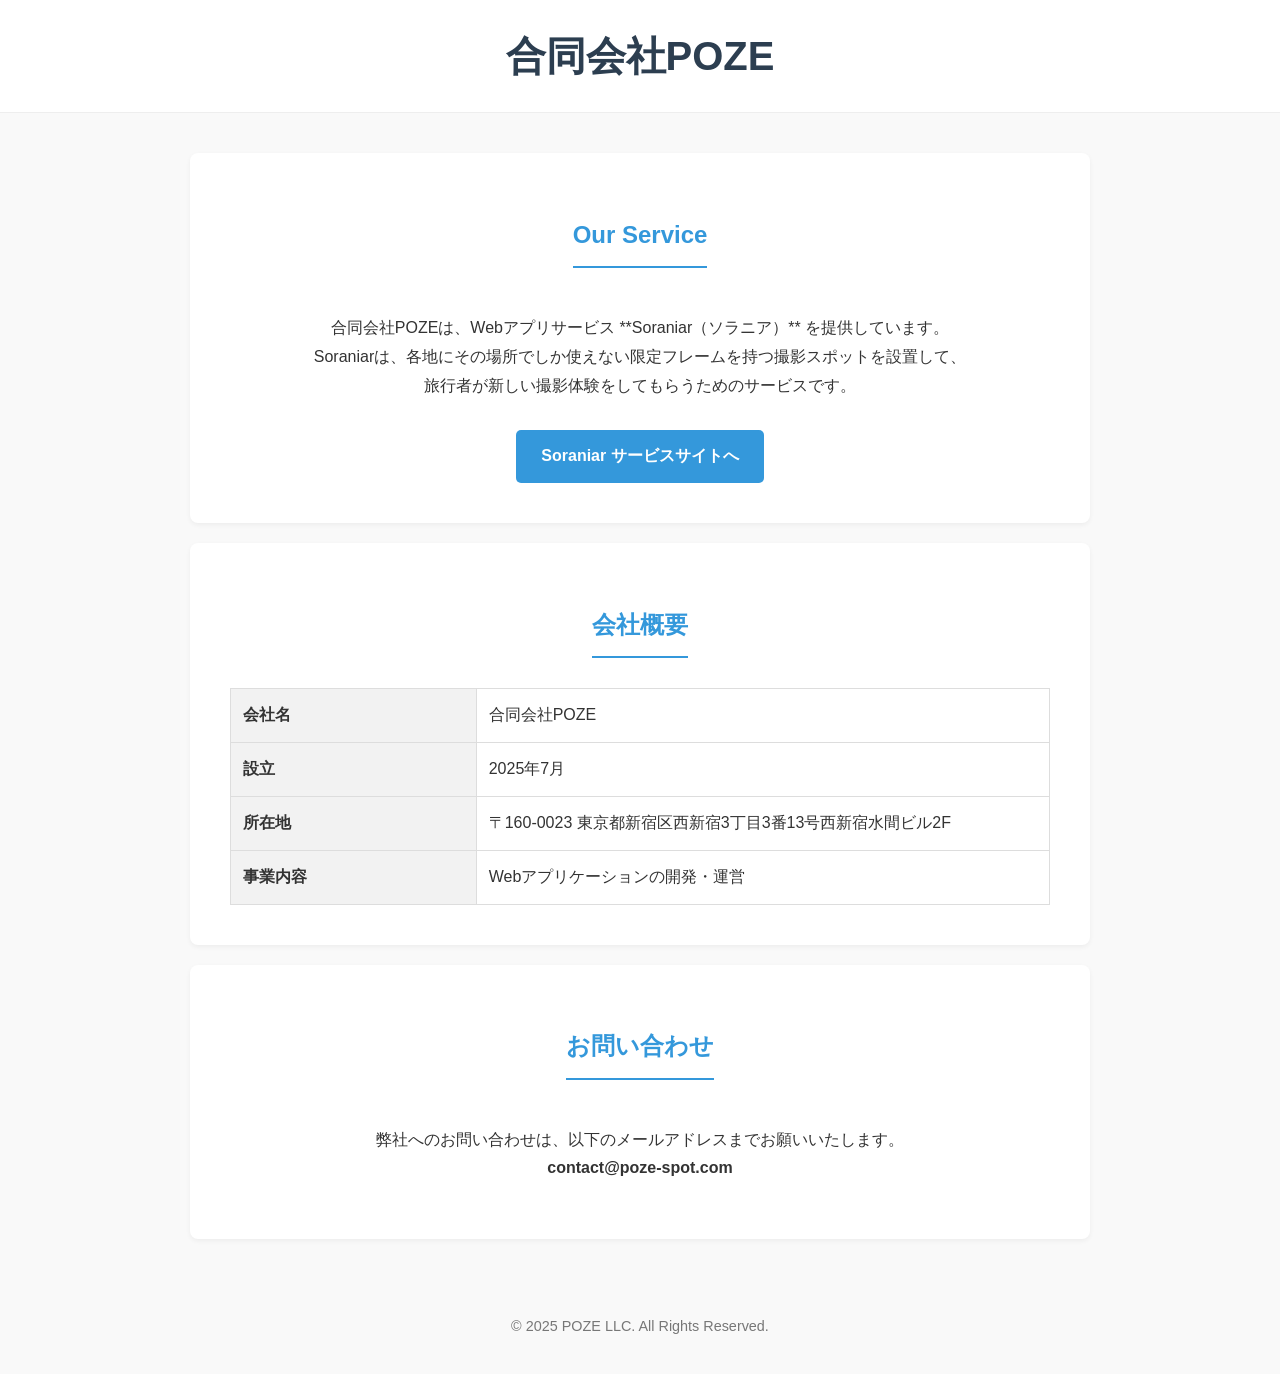
==== index.html @ a6f8e256 "Add files via upload" ====
<!DOCTYPE html>
<html lang="ja">
<head>
    <meta charset="UTF-8">
    <meta name="viewport" content="width=device-width, initial-scale=1.0">
    <title>合同会社POZE - 新しい撮影体験を創造する</title>
    <style>
        /* 基本的なスタイル */
        body {
            font-family: -apple-system, BlinkMacSystemFont, "Segoe UI", Roboto, "Helvetica Neue", Arial, sans-serif;
            line-height: 1.8;
            color: #333;
            margin: 0;
            background-color: #f9f9f9;
        }
        .container {
            max-width: 900px;
            margin: 0 auto;
            padding: 20px;
        }

        /* ヘッダー */
        header {
            background-color: #fff;
            padding: 20px;
            text-align: center;
            border-bottom: 1px solid #eee;
        }
        header h1 {
            margin: 0;
            font-size: 2.5em;
            color: #2c3e50;
        }

        /* 各セクション */
        section {
            background-color: #fff;
            margin: 20px 0;
            padding: 40px;
            border-radius: 8px;
            box-shadow: 0 2px 5px rgba(0,0,0,0.05);
        }
        h2 {
            text-align: center;
            color: #3498db;
            margin-bottom: 30px;
            border-bottom: 2px solid #3498db;
            padding-bottom: 10px;
            display: inline-block;
        }
        .section-title-wrapper {
            text-align: center;
        }

        /* サービス紹介 */
        .service-description {
            text-align: center;
            margin-bottom: 30px;
        }
        .service-link {
            display: inline-block;
            background-color: #3498db;
            color: #fff;
            padding: 12px 25px;
            text-decoration: none;
            border-radius: 5px;
            font-weight: bold;
            transition: background-color 0.3s;
        }
        .service-link:hover {
            background-color: #2980b9;
        }

        /* 会社概要テーブル */
        table {
            width: 100%;
            border-collapse: collapse;
        }
        th, td {
            border: 1px solid #ddd;
            padding: 12px;
            text-align: left;
        }
        th {
            background-color: #f2f2f2;
            width: 30%;
        }

        /* フッター */
        footer {
            text-align: center;
            padding: 20px;
            color: #777;
            font-size: 0.9em;
        }

        /* スマートフォン対応 */
        @media (max-width: 600px) {
            header h1 {
                font-size: 1.8em;
            }
            section {
                padding: 20px;
            }
            th, td {
                display: block;
                width: 100%;
                box-sizing: border-box;
            }
            th {
                text-align: center;
                background-color: #3498db;
                color: white;
            }
        }
    </style>
</head>
<body>

    <header>
        <h1>合同会社POZE</h1>
    </header>

    <div class="container">
        <section id="service">
            <div class="section-title-wrapper">
                <h2>Our Service</h2>
            </div>
            <p class="service-description">
                合同会社POZEは、Webアプリサービス **Soraniar（ソラニア）** を提供しています。<br>
                Soraniarは、各地にその場所でしか使えない限定フレームを持つ撮影スポットを設置して、<br>
                旅行者が新しい撮影体験をしてもらうためのサービスです。
            </p>
            <div style="text-align: center;">
                <a href="https://poze-spot.com" target="_blank" class="service-link">Soraniar サービスサイトへ</a>
            </div>
        </section>

        <section id="company">
            <div class="section-title-wrapper">
                <h2>会社概要</h2>
            </div>
            <table>
                <tr>
                    <th>会社名</th>
                    <td>合同会社POZE</td>
                </tr>
                <tr>
                    <th>設立</th>
                    <td>2025年7月</td>
                </tr>
                <tr>
                    <th>所在地</th>
                    <td>〒160-0023 東京都新宿区西新宿3丁目3番13号西新宿水間ビル2F</td>
                </tr>
                <tr>
                    <th>事業内容</th>
                    <td>Webアプリケーションの開発・運営</td>
                </tr>
            </table>
        </section>

        <section id="contact">
            <div class="section-title-wrapper">
                <h2>お問い合わせ</h2>
            </div>
            <p style="text-align: center;">
                弊社へのお問い合わせは、以下のメールアドレスまでお願いいたします。
                <br>
                <strong>contact@poze-spot.com</strong>
            </p>
        </section>
    </div>

    <footer>
        <p>&copy; 2025 POZE LLC. All Rights Reserved.</p>
    </footer>

</body>
</html>
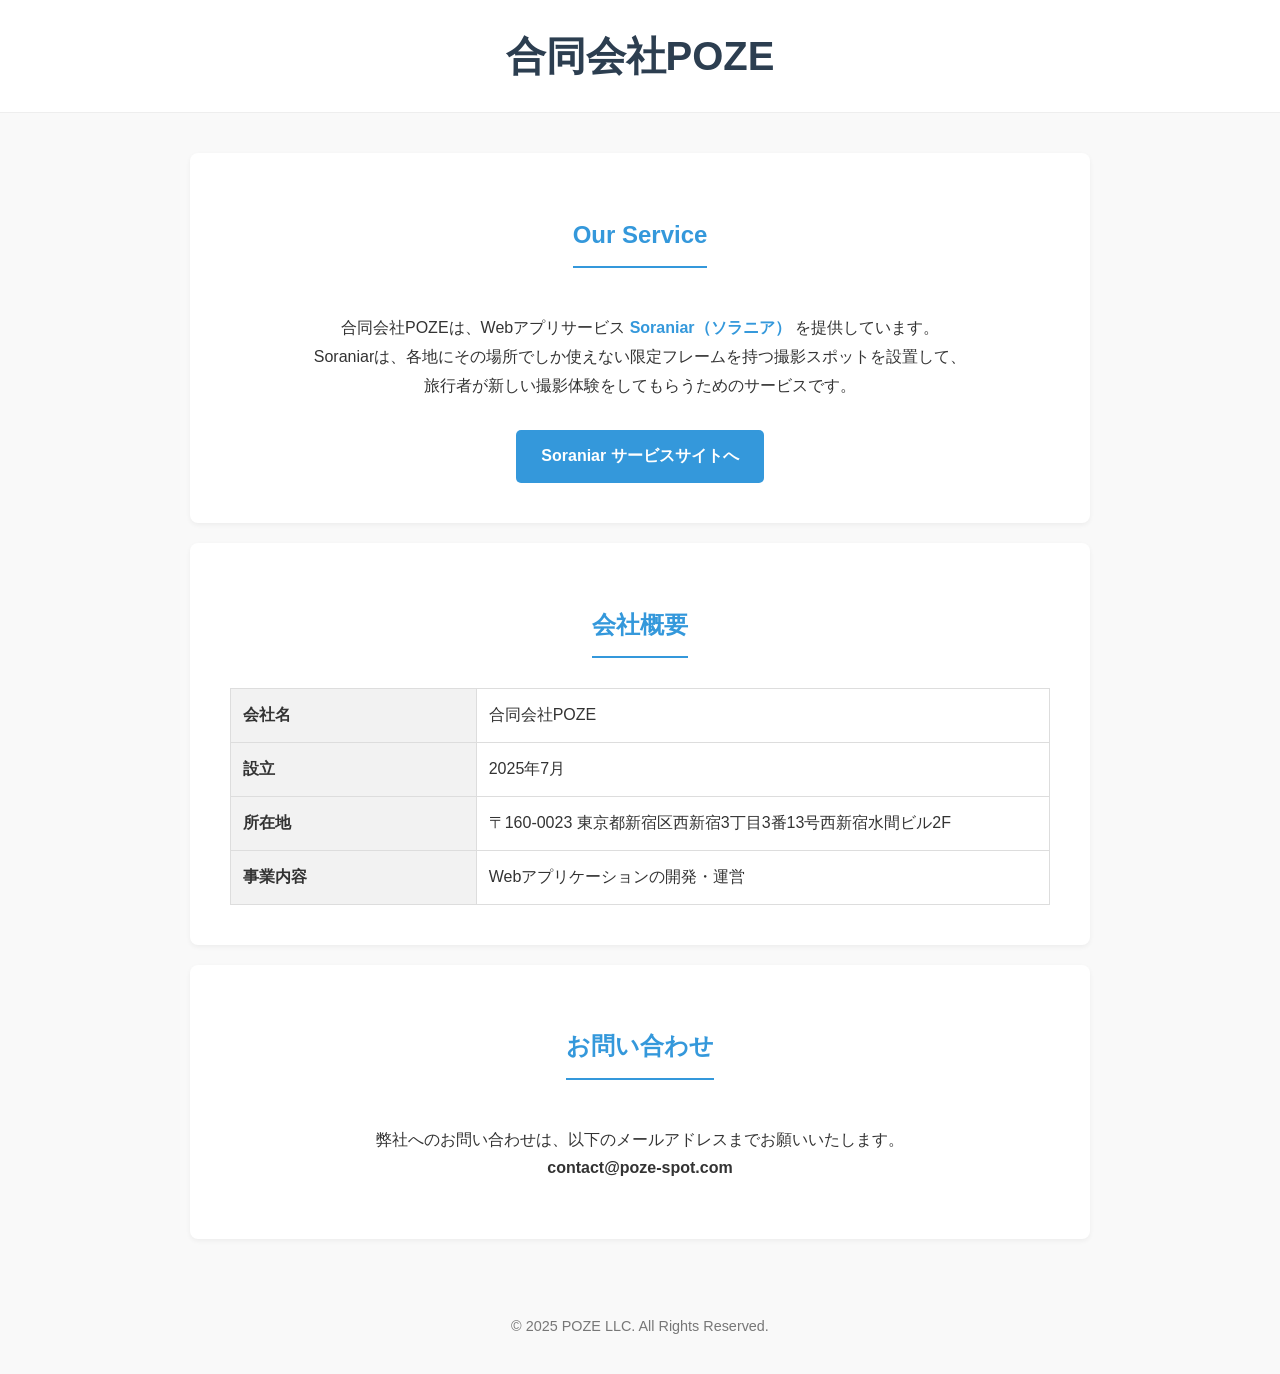
==== commit 3a0e5249: "Add files via upload" ====
--- a/index.html
+++ b/index.html
@@ -127,7 +127,7 @@
                 <h2>Our Service</h2>
             </div>
             <p class="service-description">
-                合同会社POZEは、Webアプリサービス **Soraniar（ソラニア）** を提供しています。<br>
+                合同会社POZEは、Webアプリサービス <strong style="color: #3498db;">Soraniar（ソラニア）</strong>  を提供しています。<br>
                 Soraniarは、各地にその場所でしか使えない限定フレームを持つ撮影スポットを設置して、<br>
                 旅行者が新しい撮影体験をしてもらうためのサービスです。
             </p>
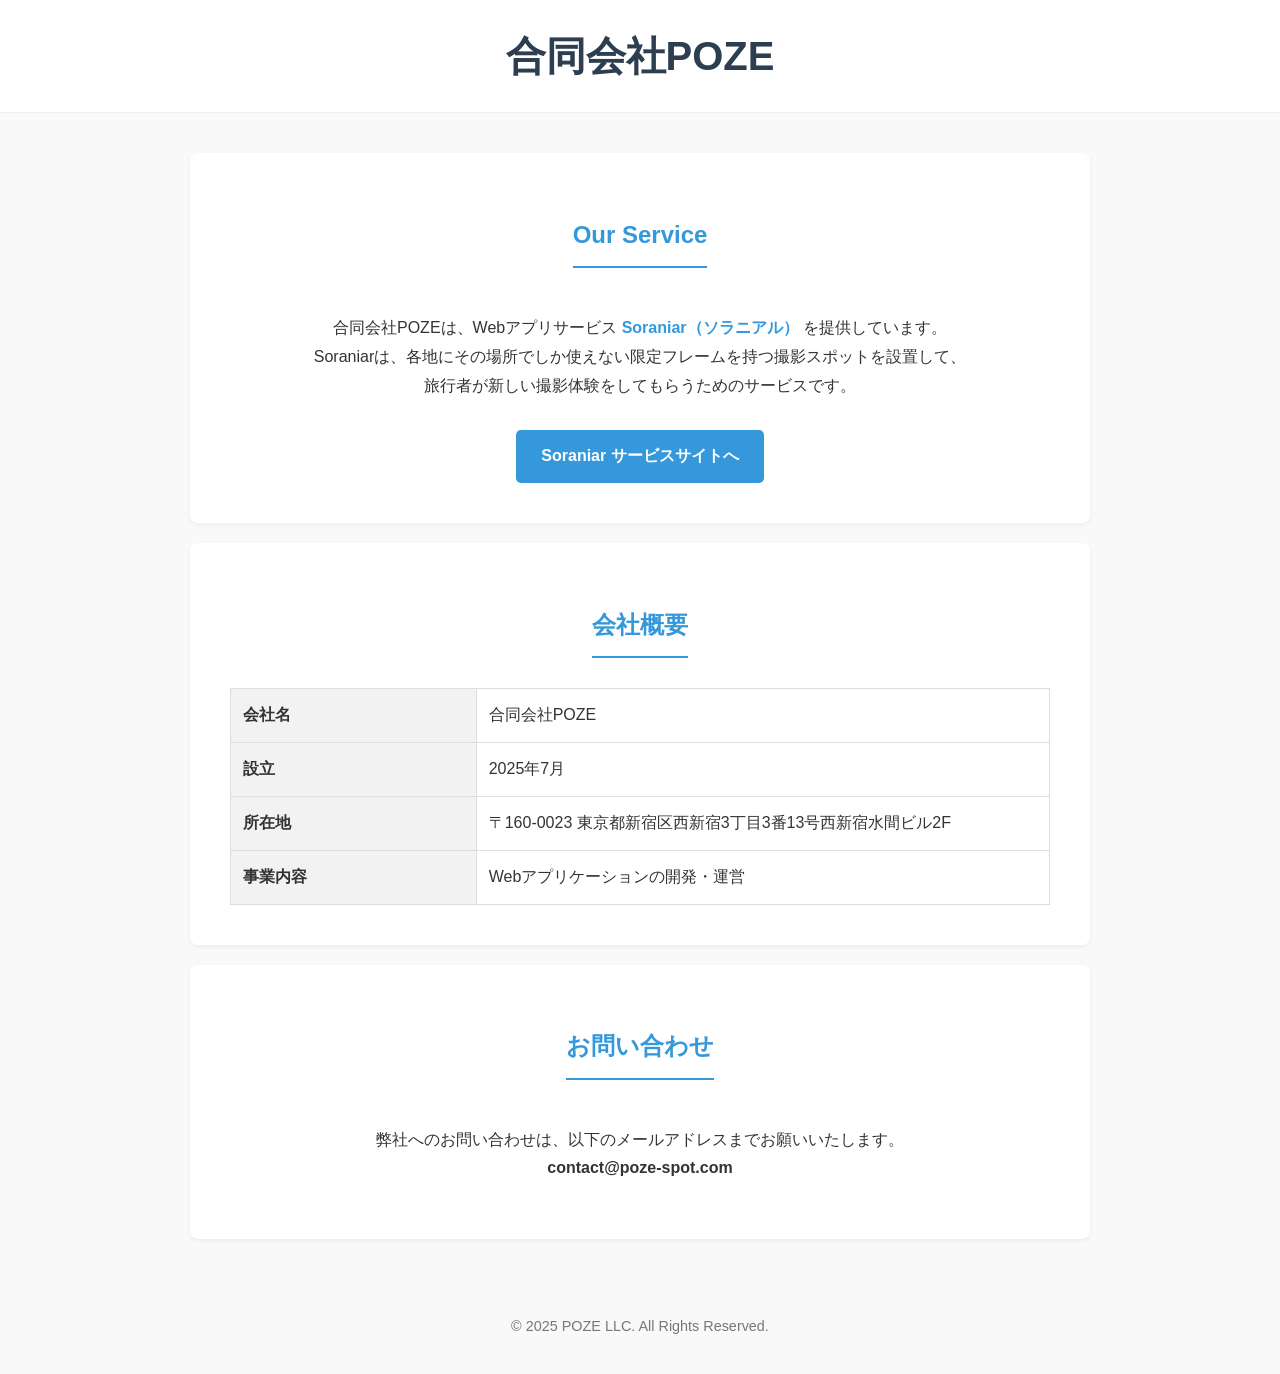
==== commit 8d76ffdb: "Add files via upload" ====
--- a/index.html
+++ b/index.html
@@ -127,7 +127,7 @@
                 <h2>Our Service</h2>
             </div>
             <p class="service-description">
-                合同会社POZEは、Webアプリサービス <strong style="color: #3498db;">Soraniar（ソラニア）</strong>  を提供しています。<br>
+                合同会社POZEは、Webアプリサービス <strong style="color: #3498db;">Soraniar（ソラニアル）</strong>  を提供しています。<br>
                 Soraniarは、各地にその場所でしか使えない限定フレームを持つ撮影スポットを設置して、<br>
                 旅行者が新しい撮影体験をしてもらうためのサービスです。
             </p>
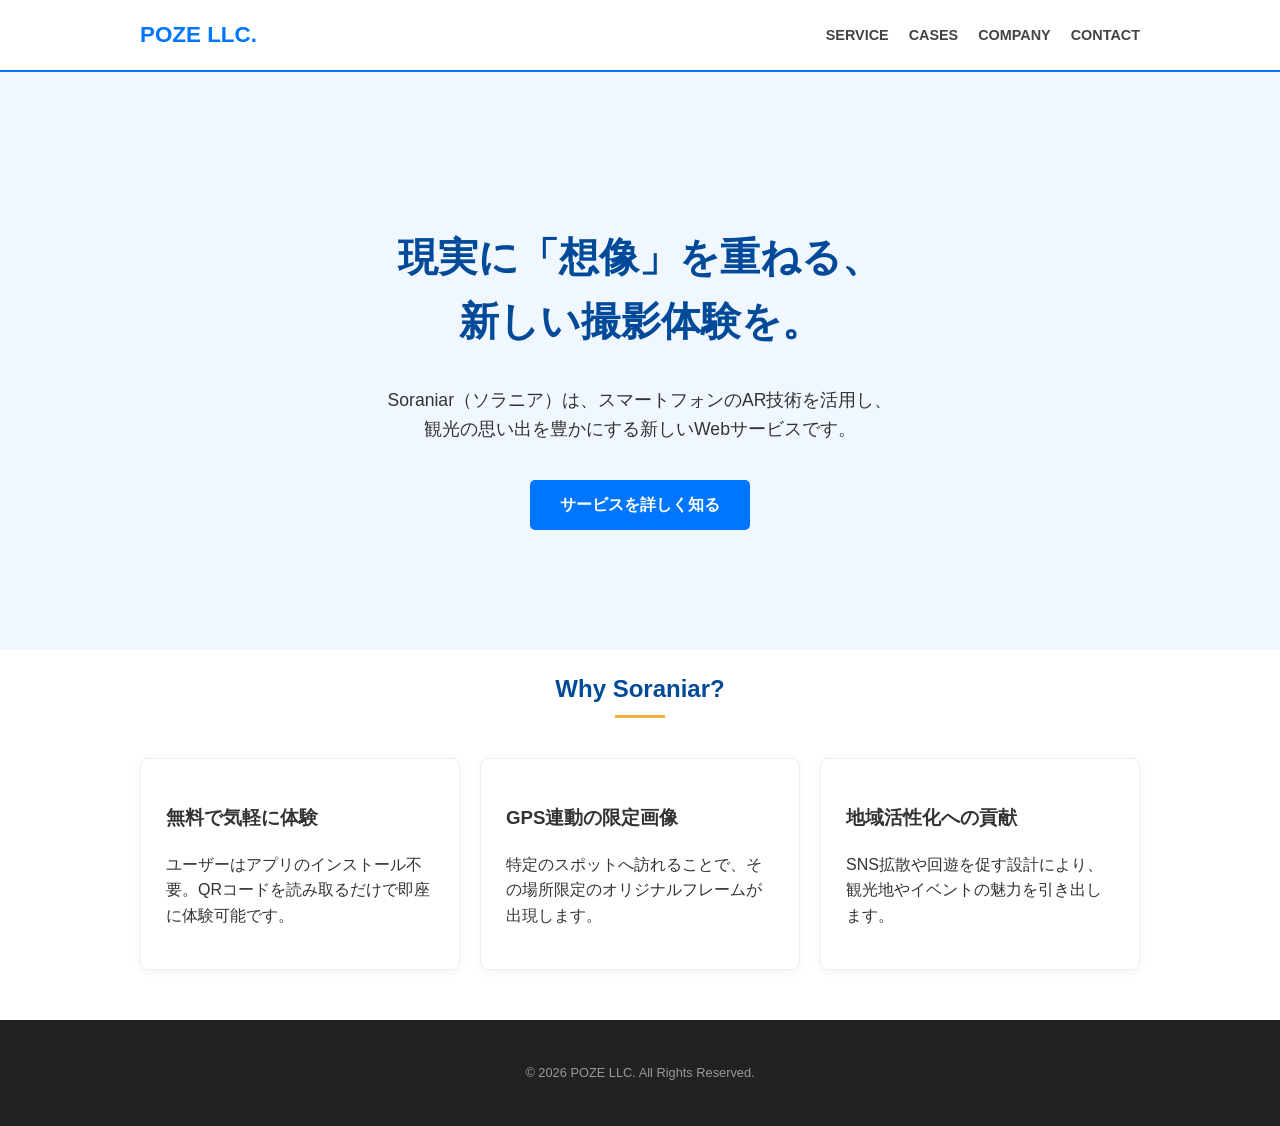
==== commit 368cea9f: "Add files via upload" ====
--- a/index.html
+++ b/index.html
@@ -3,178 +3,56 @@
 <head>
     <meta charset="UTF-8">
     <meta name="viewport" content="width=device-width, initial-scale=1.0">
-    <title>合同会社POZE - 新しい撮影体験を創造する</title>
-    <style>
-        /* 基本的なスタイル */
-        body {
-            font-family: -apple-system, BlinkMacSystemFont, "Segoe UI", Roboto, "Helvetica Neue", Arial, sans-serif;
-            line-height: 1.8;
-            color: #333;
-            margin: 0;
-            background-color: #f9f9f9;
-        }
-        .container {
-            max-width: 900px;
-            margin: 0 auto;
-            padding: 20px;
-        }
-
-        /* ヘッダー */
-        header {
-            background-color: #fff;
-            padding: 20px;
-            text-align: center;
-            border-bottom: 1px solid #eee;
-        }
-        header h1 {
-            margin: 0;
-            font-size: 2.5em;
-            color: #2c3e50;
-        }
-
-        /* 各セクション */
-        section {
-            background-color: #fff;
-            margin: 20px 0;
-            padding: 40px;
-            border-radius: 8px;
-            box-shadow: 0 2px 5px rgba(0,0,0,0.05);
-        }
-        h2 {
-            text-align: center;
-            color: #3498db;
-            margin-bottom: 30px;
-            border-bottom: 2px solid #3498db;
-            padding-bottom: 10px;
-            display: inline-block;
-        }
-        .section-title-wrapper {
-            text-align: center;
-        }
-
-        /* サービス紹介 */
-        .service-description {
-            text-align: center;
-            margin-bottom: 30px;
-        }
-        .service-link {
-            display: inline-block;
-            background-color: #3498db;
-            color: #fff;
-            padding: 12px 25px;
-            text-decoration: none;
-            border-radius: 5px;
-            font-weight: bold;
-            transition: background-color 0.3s;
-        }
-        .service-link:hover {
-            background-color: #2980b9;
-        }
-
-        /* 会社概要テーブル */
-        table {
-            width: 100%;
-            border-collapse: collapse;
-        }
-        th, td {
-            border: 1px solid #ddd;
-            padding: 12px;
-            text-align: left;
-        }
-        th {
-            background-color: #f2f2f2;
-            width: 30%;
-        }
-
-        /* フッター */
-        footer {
-            text-align: center;
-            padding: 20px;
-            color: #777;
-            font-size: 0.9em;
-        }
-
-        /* スマートフォン対応 */
-        @media (max-width: 600px) {
-            header h1 {
-                font-size: 1.8em;
-            }
-            section {
-                padding: 20px;
-            }
-            th, td {
-                display: block;
-                width: 100%;
-                box-sizing: border-box;
-            }
-            th {
-                text-align: center;
-                background-color: #3498db;
-                color: white;
-            }
-        }
-    </style>
+    <title>合同会社POZE | 新しい撮影体験 Soraniar</title>
+    <link rel="stylesheet" href="style.css">
 </head>
 <body>
-
     <header>
-        <h1>合同会社POZE</h1>
+        <div class="container header-inner">
+            <a href="index.html" class="logo">POZE LLC.</a>
+            <nav>
+                <ul>
+                    <li><a href="about.html">SERVICE</a></li>
+                    <li><a href="cases.html">CASES</a></li>
+                    <li><a href="company.html">COMPANY</a></li>
+                    <li><a href="contact.html">CONTACT</a></li>
+                </ul>
+            </nav>
+        </div>
     </header>
 
-    <div class="container">
-        <section id="service">
-            <div class="section-title-wrapper">
-                <h2>Our Service</h2>
-            </div>
-            <p class="service-description">
-                合同会社POZEは、Webアプリサービス <strong style="color: #3498db;">Soraniar（ソラニアル）</strong>  を提供しています。<br>
-                Soraniarは、各地にその場所でしか使えない限定フレームを持つ撮影スポットを設置して、<br>
-                旅行者が新しい撮影体験をしてもらうためのサービスです。
-            </p>
-            <div style="text-align: center;">
-                <a href="https://poze-spot.com" target="_blank" class="service-link">Soraniar サービスサイトへ</a>
+    <main>
+        <section style="text-align: center; padding: 120px 0; background: #f0f7ff;">
+            <div class="container">
+                <h1 style="font-size: 2.5rem; color: #004a99;">現実に「想像」を重ねる、<br>新しい撮影体験を。</h1>
+                <p style="font-size: 1.1rem;">Soraniar（ソラニア）は、スマートフォンのAR技術を活用し、<br>観光の思い出を豊かにする新しいWebサービスです。</p>
+                <a href="about.html" class="btn">サービスを詳しく知る</a>
             </div>
         </section>
 
-        <section id="company">
-            <div class="section-title-wrapper">
-                <h2>会社概要</h2>
+        <section class="container">
+            <div class="section-title">
+                <h2>Why Soraniar?</h2>
             </div>
-            <table>
-                <tr>
-                    <th>会社名</th>
-                    <td>合同会社POZE</td>
-                </tr>
-                <tr>
-                    <th>設立</th>
-                    <td>2025年7月</td>
-                </tr>
-                <tr>
-                    <th>所在地</th>
-                    <td>〒160-0023 東京都新宿区西新宿3丁目3番13号西新宿水間ビル2F</td>
-                </tr>
-                <tr>
-                    <th>事業内容</th>
-                    <td>Webアプリケーションの開発・運営</td>
-                </tr>
-            </table>
+            <div class="grid">
+                <div class="card">
+                    <h3>無料で気軽に体験</h3>
+                    <p>ユーザーはアプリのインストール不要。QRコードを読み取るだけで即座に体験可能です。</p>
+                </div>
+                <div class="card">
+                    <h3>GPS連動の限定画像</h3>
+                    <p>特定のスポットへ訪れることで、その場所限定のオリジナルフレームが出現します。</p>
+                </div>
+                <div class="card">
+                    <h3>地域活性化への貢献</h3>
+                    <p>SNS拡散や回遊を促す設計により、観光地やイベントの魅力を引き出します。</p>
+                </div>
+            </div>
         </section>
-
-        <section id="contact">
-            <div class="section-title-wrapper">
-                <h2>お問い合わせ</h2>
-            </div>
-            <p style="text-align: center;">
-                弊社へのお問い合わせは、以下のメールアドレスまでお願いいたします。
-                <br>
-                <strong>contact@poze-spot.com</strong>
-            </p>
-        </section>
-    </div>
+    </main>
 
     <footer>
-        <p>&copy; 2025 POZE LLC. All Rights Reserved.</p>
+        <p>&copy; 2026 POZE LLC. All Rights Reserved.</p>
     </footer>
-
 </body>
 </html>
--- a/style.css
+++ b/style.css
@@ -0,0 +1,32 @@
+:root {
+    --primary-blue: #0076FF;
+    --dark-blue: #004a99;
+    --accent-orange: #fbb03b;
+    --bg-gray: #f8fafc;
+    --text-color: #333;
+}
+
+body { font-family: "Helvetica Neue", Arial, "Hiragino Sans", sans-serif; margin: 0; color: var(--text-color); line-height: 1.6; }
+.container { max-width: 1000px; margin: 0 auto; padding: 0 20px; }
+
+header { background: #fff; border-bottom: 2px solid var(--primary-blue); position: sticky; top: 0; z-index: 100; }
+.header-inner { display: flex; justify-content: space-between; align-items: center; height: 70px; }
+.logo { font-size: 1.4rem; font-weight: bold; color: var(--primary-blue); text-decoration: none; }
+nav ul { display: flex; list-style: none; gap: 20px; margin: 0; }
+nav a { text-decoration: none; color: #444; font-size: 0.9rem; font-weight: bold; }
+nav a:hover { color: var(--primary-blue); }
+
+.sub-hero { background: var(--dark-blue); color: white; padding: 60px 0; text-align: center; }
+section { padding: 80px 0; }
+h2 { text-align: center; color: var(--dark-blue); margin-bottom: 40px; position: relative; padding-bottom: 10px; }
+h2::after { content: ""; position: absolute; bottom: 0; left: 50%; transform: translateX(-50%); width: 50px; height: 3px; background: var(--accent-orange); }
+
+.grid { display: grid; grid-template-columns: repeat(auto-fit, minmax(280px, 1fr)); gap: 20px; }
+.card { background: #fff; padding: 25px; border-radius: 8px; border: 1px solid #eee; box-shadow: 0 2px 10px rgba(0,0,0,0.05); }
+.btn { display: inline-block; background: var(--primary-blue); color: white; padding: 12px 30px; text-decoration: none; border-radius: 5px; font-weight: bold; margin-top: 20px; }
+
+.info-table { width: 100%; border-collapse: collapse; margin-top: 20px; }
+.info-table th, .info-table td { padding: 15px; border-bottom: 1px solid #eee; text-align: left; }
+.info-table th { width: 30%; color: #666; }
+
+footer { background: #222; color: #999; text-align: center; padding: 30px 0; font-size: 0.8rem; margin-top: 50px; }
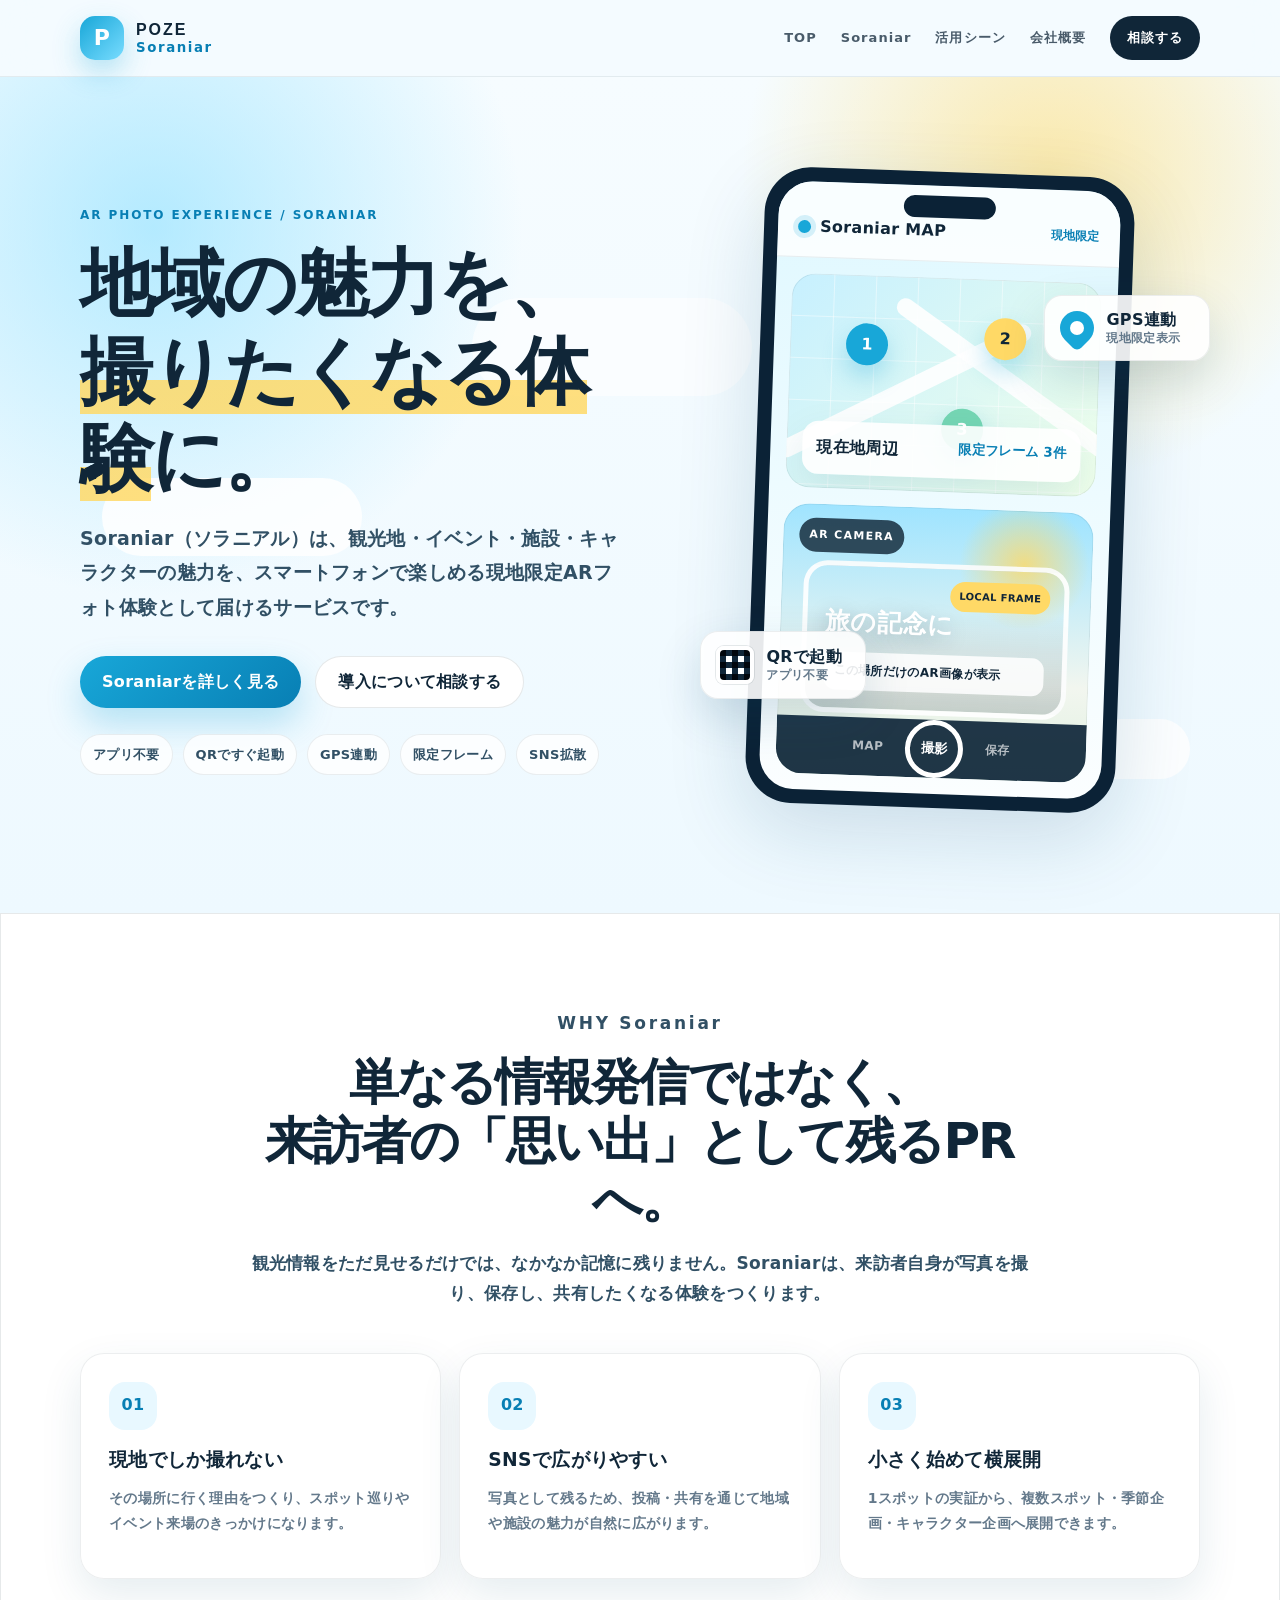
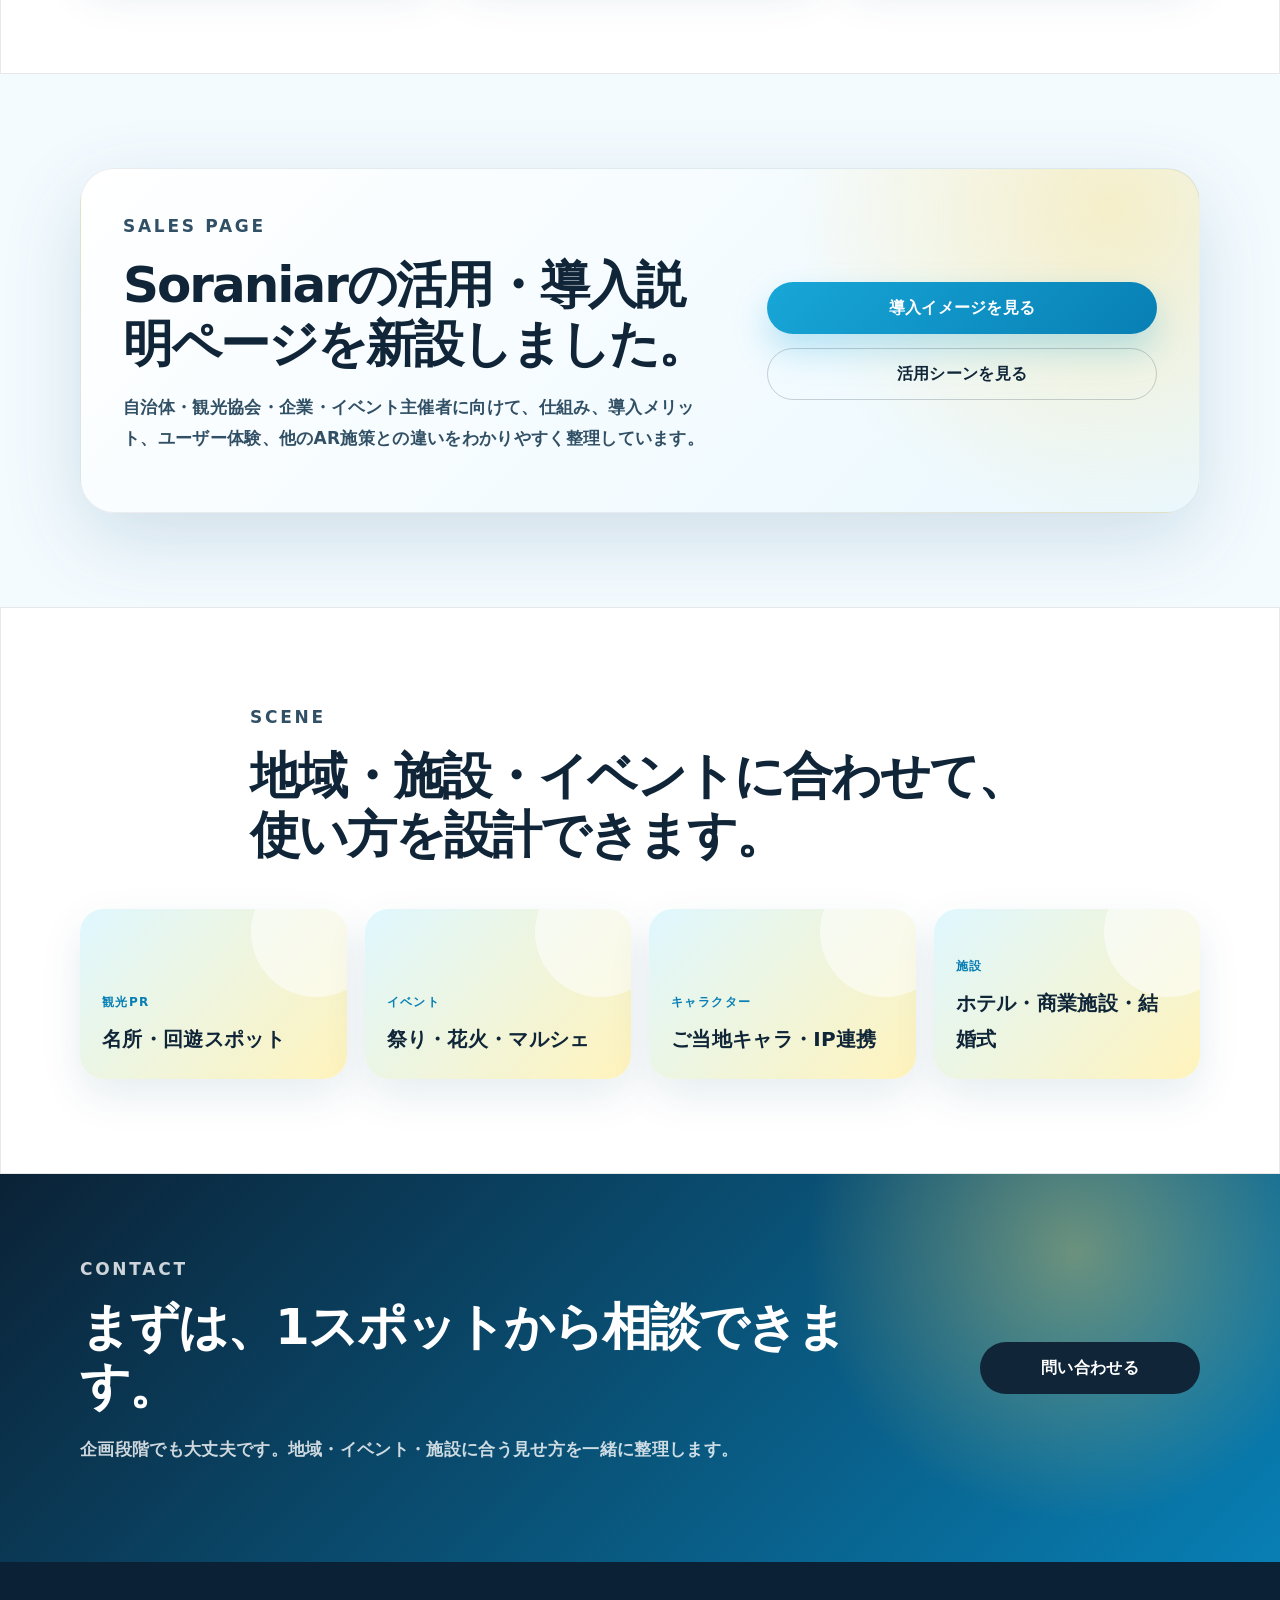
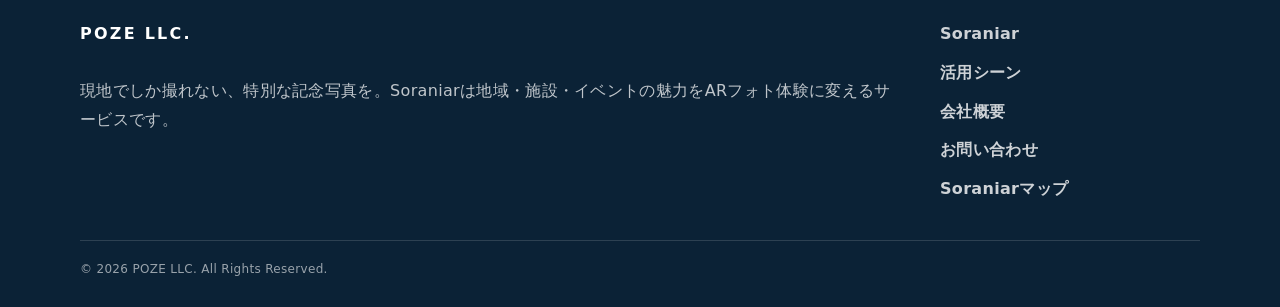
==== commit 4c5c9c97: "Add files via upload" ====
--- a/index.html
+++ b/index.html
@@ -1,58 +1,129 @@
-<!DOCTYPE html>
-<html lang="ja">
-<head>
-    <meta charset="UTF-8">
-    <meta name="viewport" content="width=device-width, initial-scale=1.0">
-    <title>合同会社POZE | 新しい撮影体験 Soraniar</title>
-    <link rel="stylesheet" href="style.css">
-</head>
-<body>
-    <header>
-        <div class="container header-inner">
-            <a href="index.html" class="logo">POZE LLC.</a>
-            <nav>
-                <ul>
-                    <li><a href="about.html">SERVICE</a></li>
-                    <li><a href="cases.html">CASES</a></li>
-                    <li><a href="company.html">COMPANY</a></li>
-                    <li><a href="contact.html">CONTACT</a></li>
-                </ul>
-            </nav>
-        </div>
-    </header>
-
-    <main>
-        <section style="text-align: center; padding: 120px 0; background: #f0f7ff;">
-            <div class="container">
-                <h1 style="font-size: 2.5rem; color: #004a99;">現実に「想像」を重ねる、<br>新しい撮影体験を。</h1>
-                <p style="font-size: 1.1rem;">Soraniar（ソラニア）は、スマートフォンのAR技術を活用し、<br>観光の思い出を豊かにする新しいWebサービスです。</p>
-                <a href="about.html" class="btn">サービスを詳しく知る</a>
-            </div>
-        </section>
-
-        <section class="container">
-            <div class="section-title">
-                <h2>Why Soraniar?</h2>
-            </div>
-            <div class="grid">
-                <div class="card">
-                    <h3>無料で気軽に体験</h3>
-                    <p>ユーザーはアプリのインストール不要。QRコードを読み取るだけで即座に体験可能です。</p>
-                </div>
-                <div class="card">
-                    <h3>GPS連動の限定画像</h3>
-                    <p>特定のスポットへ訪れることで、その場所限定のオリジナルフレームが出現します。</p>
-                </div>
-                <div class="card">
-                    <h3>地域活性化への貢献</h3>
-                    <p>SNS拡散や回遊を促す設計により、観光地やイベントの魅力を引き出します。</p>
-                </div>
-            </div>
-        </section>
-    </main>
-
-    <footer>
-        <p>&copy; 2026 POZE LLC. All Rights Reserved.</p>
-    </footer>
-</body>
+<!doctype html>
+<html lang="ja">
+
+<head>
+    <meta charset="utf-8">
+    <meta name="viewport" content="width=device-width,initial-scale=1">
+    <title>合同会社POZE | Soraniar（ソラニアル）</title>
+    <meta name="description" content="Soraniar（ソラニアル）は、観光地・イベント・施設で楽しめる、アプリ不要の現地限定ARフォト体験サービスです。">
+    <meta property="og:title" content="合同会社POZE | Soraniar（ソラニアル）">
+    <meta property="og:description" content="Soraniar（ソラニアル）は、観光地・イベント・施設で楽しめる、アプリ不要の現地限定ARフォト体験サービスです。">
+    <meta property="og:type" content="website">
+    <meta name="theme-color" content="#18a7d8">
+    <link rel="stylesheet" href="./styles.css">
+</head>
+
+<body><a class="skip" href="#main">本文へ移動</a>
+    <header class="site-header" data-header>
+        <div class="container header-inner"><a class="brand" href="./index.html"><span
+                    class="brand-mark">P</span><span><b>POZE</b><small>Soraniar</small></span></a><button
+                class="nav-toggle" aria-expanded="false" aria-controls="nav">MENU</button>
+            <nav id="nav" class="nav"><a href="./index.html">TOP</a><a href="./service.html">Soraniar</a><a
+                    href="./cases.html">活用シーン</a><a href="./company.html">会社概要</a><a class="nav-cta"
+                    href="./contact.html">相談する</a></nav>
+        </div>
+    </header>
+    <main id="main">
+        <section class="hero">
+            <div class="cloud c1"></div>
+            <div class="cloud c2"></div>
+            <div class="container hero-grid">
+                <div class="hero-copy">
+                    <p class="kicker">AR PHOTO EXPERIENCE / SORANIAR</p>
+                    <h1>地域の魅力を、<br><span>撮りたくなる体験</span>に。</h1>
+                    <p class="lead">Soraniar（ソラニアル）は、観光地・イベント・施設・キャラクターの魅力を、スマートフォンで楽しめる現地限定ARフォト体験として届けるサービスです。</p>
+                    <div class="actions"><a class="btn primary" href="./service.html">Soraniarを詳しく見る</a><a
+                            class="btn white" href="./contact.html">導入について相談する</a></div>
+                    <div class="tags">
+                        <span>アプリ不要</span><span>QRですぐ起動</span><span>GPS連動</span><span>限定フレーム</span><span>SNS拡散</span>
+                    </div>
+                </div>
+                <div class="hero-device" aria-label="Soraniarの画面イメージ">
+                    <div class="phone">
+                        <div class="speaker"></div>
+                        <div class="screen">
+                            <div class="appbar"><i></i><b>Soraniar MAP</b><em>現地限定</em></div>
+                            <div class="map"><span class="road r1"></span><span class="road r2"></span><span
+                                    class="pin p1">1</span><span class="pin p2">2</span><span class="pin p3">3</span>
+                                <div class="map-card"><b>現在地周辺</b><small>限定フレーム 3件</small></div>
+                            </div>
+                            <div class="camera"><span class="cam-label">AR CAMERA</span>
+                                <div class="frame"><small>LOCAL FRAME</small><strong>旅の記念に</strong>
+                                    <p>この場所だけのAR画像が表示</p>
+                                </div>
+                                <div class="control"><span>MAP</span><button>撮影</button><span>保存</span></div>
+                            </div>
+                        </div>
+                    </div>
+                    <div class="float f1"><span class="qr"></span><b>QRで起動<small>アプリ不要</small></b></div>
+                    <div class="float f2"><span class="gps"></span><b>GPS連動<small>現地限定表示</small></b></div>
+                </div>
+            </div>
+        </section>
+        <section class="section white">
+            <div class="container head center">
+                <p class="kicker">WHY Soraniar</p>
+                <h2>単なる情報発信ではなく、<br>来訪者の「思い出」として残るPRへ。</h2>
+                <p>観光情報をただ見せるだけでは、なかなか記憶に残りません。Soraniarは、来訪者自身が写真を撮り、保存し、共有したくなる体験をつくります。</p>
+            </div>
+            <div class="container cards three">
+                <article><i>01</i>
+                    <h3>現地でしか撮れない</h3>
+                    <p>その場所に行く理由をつくり、スポット巡りやイベント来場のきっかけになります。</p>
+                </article>
+                <article><i>02</i>
+                    <h3>SNSで広がりやすい</h3>
+                    <p>写真として残るため、投稿・共有を通じて地域や施設の魅力が自然に広がります。</p>
+                </article>
+                <article><i>03</i>
+                    <h3>小さく始めて横展開</h3>
+                    <p>1スポットの実証から、複数スポット・季節企画・キャラクター企画へ展開できます。</p>
+                </article>
+            </div>
+        </section>
+        <section class="section">
+            <div class="container split">
+                <div>
+                    <p class="kicker">SALES PAGE</p>
+                    <h2>Soraniarの活用・導入説明ページを新設しました。</h2>
+                    <p>自治体・観光協会・企業・イベント主催者に向けて、仕組み、導入メリット、ユーザー体験、他のAR施策との違いをわかりやすく整理しています。</p>
+                </div>
+                <div class="split-actions"><a class="btn primary" href="./service.html">導入イメージを見る</a><a
+                        class="btn outline" href="./cases.html">活用シーンを見る</a></div>
+            </div>
+        </section>
+        <section class="section white">
+            <div class="container head">
+                <p class="kicker">SCENE</p>
+                <h2>地域・施設・イベントに合わせて、使い方を設計できます。</h2>
+            </div>
+            <div class="container scene-mini"><a href="./cases.html#tourism"><span>観光PR</span><b>名所・回遊スポット</b></a><a
+                    href="./cases.html#event"><span>イベント</span><b>祭り・花火・マルシェ</b></a><a
+                    href="./cases.html#character"><span>キャラクター</span><b>ご当地キャラ・IP連携</b></a><a
+                    href="./cases.html#facility"><span>施設</span><b>ホテル・商業施設・結婚式</b></a></div>
+        </section>
+        <section class="cta">
+            <div class="container cta-inner">
+                <div>
+                    <p class="kicker">CONTACT</p>
+                    <h2>まずは、1スポットから相談できます。</h2>
+                    <p>企画段階でも大丈夫です。地域・イベント・施設に合う見せ方を一緒に整理します。</p>
+                </div><a class="btn dark" href="./contact.html">問い合わせる</a>
+            </div>
+        </section>
+    </main>
+    <footer class="footer">
+        <div class="container footer-grid">
+            <div><a class="footer-brand" href="./index.html">POZE LLC.</a>
+                <p>現地でしか撮れない、特別な記念写真を。Soraniarは地域・施設・イベントの魅力をARフォト体験に変えるサービスです。</p>
+            </div>
+            <div class="footer-links"><a href="./service.html">Soraniar</a><a href="./cases.html">活用シーン</a><a
+                    href="./company.html">会社概要</a><a href="./contact.html">お問い合わせ</a><a
+                    href="https://poze-spot.com/map.html" target="_blank" rel="noopener">Soraniarマップ</a></div>
+        </div>
+        <div class="container copyright">© 2026 POZE LLC. All Rights Reserved.</div>
+    </footer>
+    <script src="./script.js"></script>
+</body>
+
 </html>
--- a/styles.css
+++ b/styles.css
@@ -0,0 +1,1179 @@
+:root {
+    --ink: #102638;
+    --muted: #64798b;
+    --sky: #18a7d8;
+    --sky2: #087fb4;
+    --soft: #e8f8ff;
+    --yellow: #ffd966;
+    --green: #75d6b4;
+    --bg: #f4fbff;
+    --line: rgba(16, 38, 56, .12);
+    --shadow: 0 26px 80px rgba(14, 75, 112, .16);
+    --shadow2: 0 16px 42px rgba(14, 75, 112, .1);
+    --r: 24px;
+    --container: 1120px;
+    --font: "Noto Sans JP", "Yu Gothic", Meiryo, system-ui, sans-serif
+}
+
+* {
+    box-sizing: border-box
+}
+
+html {
+    scroll-behavior: smooth
+}
+
+body {
+    margin: 0;
+    background: var(--bg);
+    color: var(--ink);
+    font-family: var(--font);
+    line-height: 1.8;
+    letter-spacing: .02em
+}
+
+a {
+    text-decoration: none;
+    color: inherit
+}
+
+.container {
+    width: min(calc(100% - 42px), var(--container));
+    margin: auto
+}
+
+.narrow {
+    max-width: 840px
+}
+
+.skip {
+    position: fixed;
+    left: 16px;
+    top: -80px;
+    background: var(--ink);
+    color: #fff;
+    padding: 10px 14px;
+    border-radius: 99px;
+    z-index: 200
+}
+
+.skip:focus {
+    top: 16px
+}
+
+.site-header {
+    position: sticky;
+    top: 0;
+    z-index: 100;
+    background: rgba(244, 251, 255, .84);
+    backdrop-filter: blur(18px);
+    border-bottom: 1px solid rgba(16, 38, 56, .08)
+}
+
+.header-inner {
+    height: 76px;
+    display: flex;
+    align-items: center;
+    justify-content: space-between;
+    gap: 24px
+}
+
+.brand {
+    display: flex;
+    align-items: center;
+    gap: 12px
+}
+
+.brand-mark {
+    width: 44px;
+    height: 44px;
+    display: grid;
+    place-items: center;
+    border-radius: 15px;
+    background: linear-gradient(135deg, var(--sky), #78dcff);
+    color: #fff;
+    font-size: 22px;
+    font-weight: 900;
+    box-shadow: 0 12px 28px rgba(24, 167, 216, .3)
+}
+
+.brand span:last-child {
+    display: grid;
+    line-height: 1.15
+}
+
+.brand b {
+    font-family: Arial, sans-serif;
+    letter-spacing: .12em
+}
+
+.brand small {
+    color: var(--sky2);
+    font-weight: 900;
+    letter-spacing: .12em
+}
+
+.nav {
+    display: flex;
+    align-items: center;
+    gap: 24px;
+    font-size: 13px;
+    font-weight: 900;
+    letter-spacing: .08em
+}
+
+.nav a {
+    color: rgba(16, 38, 56, .75)
+}
+
+.nav a:hover {
+    color: var(--sky2)
+}
+
+.nav-cta {
+    padding: 10px 17px;
+    border-radius: 99px;
+    background: var(--ink);
+    color: #fff !important
+}
+
+.nav-toggle {
+    display: none;
+    border: 0;
+    border-radius: 99px;
+    background: var(--ink);
+    color: #fff;
+    padding: 10px 15px;
+    font-weight: 900
+}
+
+.hero {
+    position: relative;
+    overflow: hidden;
+    padding: 88px 0 98px;
+    background: radial-gradient(circle at 82% 12%, rgba(255, 217, 102, .55), transparent 24%), radial-gradient(circle at 12% 18%, rgba(126, 220, 255, .55), transparent 28%), linear-gradient(180deg, #f6fcff, #eef9ff)
+}
+
+.cloud {
+    position: absolute;
+    border-radius: 999px;
+    background: rgba(255, 255, 255, .84)
+}
+
+.c1 {
+    width: 260px;
+    height: 78px;
+    left: 8%;
+    top: 48%;
+    box-shadow: 380px -170px 0 10px rgba(255, 255, 255, .6)
+}
+
+.c2 {
+    width: 190px;
+    height: 60px;
+    right: 7%;
+    bottom: 16%
+}
+
+.hero-grid {
+    position: relative;
+    display: grid;
+    grid-template-columns: 1.02fr .98fr;
+    gap: 58px;
+    align-items: center
+}
+
+.kicker {
+    margin: 0 0 14px;
+    color: var(--sky2);
+    font-size: 12px;
+    font-weight: 900;
+    letter-spacing: .16em
+}
+
+.hero h1,
+.page-hero h1,
+.section h2,
+.split h2,
+.cta h2,
+.mission h2 {
+    margin: 0 0 18px;
+    line-height: 1.18;
+    letter-spacing: -.04em;
+    font-weight: 900
+}
+
+.hero h1 {
+    font-size: clamp(42px, 6vw, 74px)
+}
+
+.hero h1 span {
+    background: linear-gradient(transparent 60%, rgba(255, 217, 102, .84) 60%)
+}
+
+.lead,
+.page-hero p,
+.head p,
+.split p,
+.cta p,
+.mission p {
+    color: #315065;
+    font-weight: 600;
+    font-size: 17px
+}
+
+.lead {
+    font-size: clamp(16px, 2vw, 19px);
+    max-width: 640px
+}
+
+.actions {
+    display: flex;
+    flex-wrap: wrap;
+    gap: 14px;
+    margin-top: 32px
+}
+
+.btn {
+    display: inline-flex;
+    align-items: center;
+    justify-content: center;
+    min-height: 52px;
+    padding: 13px 22px;
+    border-radius: 99px;
+    font-weight: 900;
+    line-height: 1.2
+}
+
+.btn:hover {
+    transform: translateY(-2px)
+}
+
+.primary {
+    color: #fff;
+    background: linear-gradient(135deg, var(--sky), var(--sky2));
+    box-shadow: 0 16px 34px rgba(24, 167, 216, .28)
+}
+
+.white {
+    background: rgba(255, 255, 255, .86);
+    border: 1px solid rgba(16, 38, 56, .1)
+}
+
+.outline {
+    border: 1px solid rgba(16, 38, 56, .2)
+}
+
+.dark {
+    background: var(--ink);
+    color: #fff
+}
+
+.tags {
+    display: flex;
+    flex-wrap: wrap;
+    gap: 10px;
+    margin-top: 26px
+}
+
+.tags span {
+    padding: 8px 12px;
+    border-radius: 99px;
+    background: rgba(255, 255, 255, .78);
+    border: 1px solid rgba(16, 38, 56, .08);
+    font-size: 13px;
+    font-weight: 900;
+    color: #315065
+}
+
+.hero-device {
+    position: relative;
+    min-height: 650px;
+    display: grid;
+    place-items: center
+}
+
+.phone {
+    position: relative;
+    width: min(370px, 78vw);
+    padding: 14px;
+    border-radius: 46px;
+    background: #0b2236;
+    box-shadow: var(--shadow);
+    transform: rotate(2deg)
+}
+
+.speaker {
+    position: absolute;
+    top: 24px;
+    left: 50%;
+    width: 92px;
+    height: 22px;
+    border-radius: 99px;
+    background: #0b2236;
+    transform: translateX(-50%);
+    z-index: 2
+}
+
+.screen {
+    position: relative;
+    overflow: hidden;
+    min-height: 590px;
+    border-radius: 34px;
+    background: linear-gradient(180deg, #dff8ff, #fbfeff)
+}
+
+.appbar {
+    height: 76px;
+    padding: 30px 20px 14px;
+    display: flex;
+    align-items: center;
+    gap: 9px;
+    background: rgba(255, 255, 255, .82);
+    border-bottom: 1px solid rgba(16, 38, 56, .08)
+}
+
+.appbar i {
+    width: 13px;
+    height: 13px;
+    border-radius: 50%;
+    background: var(--sky);
+    box-shadow: 0 0 0 5px rgba(24, 167, 216, .16)
+}
+
+.appbar em {
+    margin-left: auto;
+    color: var(--sky2);
+    font-style: normal;
+    font-weight: 900;
+    font-size: 12px
+}
+
+.map {
+    position: relative;
+    height: 214px;
+    margin: 16px;
+    border-radius: 24px;
+    overflow: hidden;
+    background: linear-gradient(90deg, rgba(255, 255, 255, .45) 1px, transparent 1px), linear-gradient(rgba(255, 255, 255, .45) 1px, transparent 1px), linear-gradient(135deg, #c7f0ff, #efffea);
+    background-size: 42px 42px, 42px 42px, auto;
+    box-shadow: inset 0 0 0 1px rgba(16, 38, 56, .08)
+}
+
+.road {
+    position: absolute;
+    height: 18px;
+    border-radius: 99px;
+    background: rgba(255, 255, 255, .9)
+}
+
+.r1 {
+    width: 280px;
+    left: -24px;
+    top: 105px;
+    transform: rotate(-28deg)
+}
+
+.r2 {
+    width: 270px;
+    right: -44px;
+    top: 92px;
+    transform: rotate(34deg)
+}
+
+.pin {
+    position: absolute;
+    width: 42px;
+    height: 42px;
+    border-radius: 50%;
+    background: var(--sky);
+    display: grid;
+    place-items: center;
+    color: #fff;
+    font-weight: 900;
+    box-shadow: 0 12px 24px rgba(24, 167, 216, .3)
+}
+
+.p1 {
+    left: 56px;
+    top: 48px
+}
+
+.p2 {
+    right: 74px;
+    top: 38px;
+    background: var(--yellow);
+    color: var(--ink)
+}
+
+.p3 {
+    left: 154px;
+    bottom: 42px;
+    background: var(--green)
+}
+
+.map-card {
+    position: absolute;
+    left: 16px;
+    right: 16px;
+    bottom: 14px;
+    display: flex;
+    justify-content: space-between;
+    gap: 12px;
+    padding: 12px 14px;
+    border-radius: 16px;
+    background: rgba(255, 255, 255, .9);
+    box-shadow: var(--shadow2)
+}
+
+.map-card small {
+    color: var(--sky2);
+    font-weight: 900
+}
+
+.camera {
+    position: relative;
+    margin: 0 16px 16px;
+    min-height: 270px;
+    border-radius: 26px;
+    overflow: hidden;
+    background: radial-gradient(circle at 78% 20%, rgba(255, 217, 102, .8), transparent 20%), linear-gradient(180deg, #9fe4ff 0%, #f2f6ef 65%, #def0df 100%);
+    box-shadow: inset 0 0 0 1px rgba(16, 38, 56, .08)
+}
+
+.cam-label {
+    position: absolute;
+    left: 16px;
+    top: 14px;
+    background: rgba(16, 38, 56, .82);
+    color: #fff;
+    font-size: 11px;
+    font-weight: 900;
+    letter-spacing: .12em;
+    border-radius: 99px;
+    padding: 7px 10px
+}
+
+.frame {
+    position: absolute;
+    left: 22px;
+    right: 22px;
+    top: 56px;
+    bottom: 62px;
+    border: 5px solid rgba(255, 255, 255, .9);
+    border-radius: 24px;
+    display: grid;
+    align-content: end;
+    padding: 18px;
+    background: linear-gradient(180deg, transparent 30%, rgba(16, 38, 56, .18))
+}
+
+.frame small {
+    position: absolute;
+    right: 14px;
+    top: 12px;
+    background: var(--yellow);
+    border-radius: 99px;
+    padding: 6px 9px;
+    font-weight: 900;
+    font-size: 10px
+}
+
+.frame strong {
+    color: #fff;
+    font-size: 25px;
+    white-space: nowrap;
+    text-shadow: 0 5px 20px rgba(16, 38, 56, .28)
+}
+
+.frame p {
+    width: auto;
+    margin: 8px 0 0;
+    padding: 8px 10px;
+    border-radius: 12px;
+    background: rgba(255, 255, 255, .86);
+    font-size: 12px;
+    font-weight: 900;
+    color: var(--ink)
+}
+
+.control {
+    position: absolute;
+    left: 0;
+    right: 0;
+    bottom: 0;
+    height: 58px;
+    display: flex;
+    align-items: center;
+    justify-content: center;
+    gap: 22px;
+    background: rgba(11, 34, 54, .9);
+    color: #fff
+}
+
+.control button {
+    width: 58px;
+    height: 58px;
+    border-radius: 50%;
+    border: 5px solid #fff;
+    background: transparent;
+    color: #fff;
+    font-weight: 900
+}
+
+.control span {
+    color: rgba(255, 255, 255, .68);
+    font-size: 12px;
+    font-weight: 900
+}
+
+.float {
+    position: absolute;
+    min-width: 166px;
+    display: flex;
+    align-items: center;
+    gap: 12px;
+    padding: 14px 15px;
+    border-radius: 18px;
+    background: rgba(255, 255, 255, .9);
+    border: 1px solid rgba(16, 38, 56, .08);
+    box-shadow: 0 18px 46px rgba(14, 75, 112, .16)
+}
+
+.float b,
+.float small {
+    display: block;
+    line-height: 1.3
+}
+
+.float small {
+    color: var(--muted);
+    font-size: 12px
+}
+
+.f1 {
+    left: 4%;
+    bottom: 116px
+}
+
+.f2 {
+    right: -2%;
+    top: 130px
+}
+
+.qr {
+    width: 38px;
+    height: 38px;
+    border-radius: 8px;
+    background: repeating-linear-gradient(90deg, #102638 0 6px, #fff 6px 12px), repeating-linear-gradient(#102638 0 6px, #fff 6px 12px);
+    background-blend-mode: multiply;
+    border: 4px solid #fff;
+    box-shadow: 0 0 0 1px rgba(16, 38, 56, .1)
+}
+
+.gps {
+    width: 34px;
+    height: 34px;
+    border-radius: 50% 50% 50% 6px;
+    transform: rotate(-45deg);
+    background: var(--sky);
+    position: relative
+}
+
+.gps:after {
+    content: "";
+    position: absolute;
+    inset: 10px;
+    border-radius: 50%;
+    background: #fff
+}
+
+.section {
+    padding: 94px 0
+}
+
+.white {
+    background: #fff
+}
+
+.head {
+    max-width: 780px;
+    margin-bottom: 44px
+}
+
+.center {
+    text-align: center;
+    margin-left: auto;
+    margin-right: auto
+}
+
+.section h2,
+.page-hero h1,
+.split h2,
+.cta h2,
+.mission h2 {
+    font-size: clamp(31px, 4vw, 50px)
+}
+
+.cards {
+    display: grid;
+    gap: 18px
+}
+
+.three {
+    grid-template-columns: repeat(3, 1fr)
+}
+
+.four {
+    grid-template-columns: repeat(4, 1fr)
+}
+
+.cards article,
+.timeline article,
+.usecases article,
+.contact-card,
+.company-card,
+.mission {
+    background: rgba(255, 255, 255, .9);
+    border: 1px solid rgba(16, 38, 56, .08);
+    border-radius: var(--r);
+    box-shadow: var(--shadow2);
+    padding: 28px
+}
+
+.cards i,
+.timeline span {
+    display: inline-grid;
+    place-items: center;
+    min-width: 48px;
+    height: 48px;
+    margin-bottom: 18px;
+    border-radius: 16px;
+    background: var(--soft);
+    color: var(--sky2);
+    font-style: normal;
+    font-weight: 900
+}
+
+.cards h3,
+.timeline h3,
+.usecases h2,
+.contact-card h2 {
+    margin: 0 0 10px;
+    line-height: 1.3
+}
+
+.cards p,
+.timeline p,
+.usecases p,
+.contact-card p,
+.contact-card li {
+    color: var(--muted);
+    font-size: 14px;
+    font-weight: 600
+}
+
+.split {
+    display: grid;
+    grid-template-columns: 1fr 390px;
+    gap: 44px;
+    align-items: center;
+    padding: 42px;
+    border-radius: 34px;
+    background: radial-gradient(circle at 92% 12%, rgba(255, 217, 102, .35), transparent 30%), linear-gradient(135deg, #fff, #eaf8ff);
+    box-shadow: var(--shadow);
+    border: 1px solid rgba(16, 38, 56, .08)
+}
+
+.split-actions,
+.point-list {
+    display: grid;
+    gap: 14px
+}
+
+.point-list div {
+    padding: 18px;
+    border-radius: 18px;
+    background: rgba(255, 255, 255, .82);
+    border: 1px solid rgba(16, 38, 56, .08)
+}
+
+.point-list b,
+.point-list span {
+    display: block
+}
+
+.point-list span {
+    color: var(--muted);
+    font-size: 13px
+}
+
+.scene-mini {
+    display: grid;
+    grid-template-columns: repeat(4, 1fr);
+    gap: 18px
+}
+
+.scene-mini a {
+    min-height: 170px;
+    display: flex;
+    flex-direction: column;
+    justify-content: flex-end;
+    gap: 7px;
+    padding: 22px;
+    border-radius: 24px;
+    background: linear-gradient(135deg, #dff7ff, #fff3bc);
+    box-shadow: var(--shadow2);
+    position: relative;
+    overflow: hidden
+}
+
+.scene-mini a:after {
+    content: "";
+    position: absolute;
+    right: -34px;
+    top: -42px;
+    width: 130px;
+    height: 130px;
+    border-radius: 50%;
+    background: rgba(255, 255, 255, .55)
+}
+
+.scene-mini span {
+    color: var(--sky2);
+    font-size: 12px;
+    font-weight: 900;
+    letter-spacing: .12em
+}
+
+.scene-mini b {
+    font-size: 20px;
+    position: relative;
+    z-index: 1
+}
+
+.cta {
+    padding: 80px 0;
+    background: radial-gradient(circle at 84% 20%, rgba(255, 217, 102, .4), transparent 24%), linear-gradient(135deg, #0b2236, #087fb4);
+    color: #fff
+}
+
+.cta-inner {
+    display: grid;
+    grid-template-columns: 1fr 220px;
+    gap: 40px;
+    align-items: center
+}
+
+.cta .kicker,
+.cta p {
+    color: rgba(255, 255, 255, .8)
+}
+
+.page-hero {
+    padding: 92px 0 80px;
+    background: radial-gradient(circle at 85% 15%, rgba(255, 217, 102, .44), transparent 25%), radial-gradient(circle at 12% 22%, rgba(126, 220, 255, .5), transparent 27%), linear-gradient(180deg, #f6fcff, #eef9ff)
+}
+
+.page-grid {
+    display: grid;
+    grid-template-columns: 1.05fr .95fr;
+    gap: 54px;
+    align-items: center
+}
+
+.sales-stack {
+    display: grid;
+    gap: 16px
+}
+
+.sales-stack article {
+    padding: 24px;
+    border-radius: 24px;
+    background: rgba(255, 255, 255, .88);
+    border: 1px solid rgba(16, 38, 56, .08);
+    box-shadow: var(--shadow2)
+}
+
+.sales-stack .main {
+    transform: translateX(-26px);
+    background: linear-gradient(135deg, #fff, #dff7ff)
+}
+
+.sales-stack small {
+    display: block;
+    color: var(--sky2);
+    font-weight: 900;
+    letter-spacing: .12em
+}
+
+.sales-stack b {
+    display: block;
+    font-size: 26px
+}
+
+.timeline {
+    display: grid;
+    grid-template-columns: repeat(4, 1fr);
+    gap: 18px
+}
+
+.timeline span {
+    background: linear-gradient(135deg, var(--sky), var(--sky2));
+    color: #fff
+}
+
+.table-wrap {
+    overflow-x: auto;
+    border-radius: 24px;
+    box-shadow: var(--shadow2);
+    border: 1px solid rgba(16, 38, 56, .08)
+}
+
+table {
+    width: 100%;
+    min-width: 760px;
+    border-collapse: collapse;
+    background: #fff
+}
+
+th,
+td {
+    padding: 22px;
+    text-align: left;
+    vertical-align: top;
+    border-bottom: 1px solid rgba(16, 38, 56, .08)
+}
+
+thead th {
+    background: #0b2236;
+    color: #fff
+}
+
+tbody th {
+    color: var(--sky2);
+    width: 130px
+}
+
+tbody td:last-child {
+    background: #f0fbff;
+    font-weight: 800
+}
+
+.core-section {
+    background: linear-gradient(180deg, #fff, var(--bg))
+}
+
+.circles {
+    display: flex;
+    justify-content: center;
+    align-items: center;
+    min-height: 260px
+}
+
+.circles span {
+    width: 150px;
+    height: 150px;
+    border-radius: 50%;
+    display: grid;
+    place-items: center;
+    color: #fff;
+    font-size: 20px;
+    font-weight: 900;
+    background: rgba(24, 167, 216, .86);
+    margin-left: -20px;
+    box-shadow: var(--shadow2)
+}
+
+.circles span:nth-child(2) {
+    background: rgba(255, 201, 64, .92);
+    color: var(--ink);
+    transform: translateY(-28px)
+}
+
+.circles span:nth-child(3) {
+    background: rgba(117, 214, 180, .92);
+    color: var(--ink)
+}
+
+.usecases {
+    display: grid;
+    grid-template-columns: repeat(2, 1fr);
+    gap: 20px
+}
+
+.usecases span {
+    color: var(--sky2);
+    font-size: 12px;
+    font-weight: 900;
+    letter-spacing: .12em
+}
+
+.company-card dl {
+    margin: 0
+}
+
+.company-card dl div {
+    display: grid;
+    grid-template-columns: 190px 1fr;
+    gap: 24px;
+    padding: 18px 0;
+    border-bottom: 1px solid var(--line)
+}
+
+.company-card dt {
+    color: var(--muted);
+    font-weight: 900
+}
+
+.company-card dd {
+    margin: 0
+}
+
+.company-card a {
+    color: var(--sky2);
+    text-decoration: underline;
+    text-underline-offset: 3px
+}
+
+.mission {
+    max-width: 900px
+}
+
+.contact-grid {
+    display: grid;
+    grid-template-columns: 1fr 1fr;
+    gap: 22px
+}
+
+.contact-card.soft {
+    background: linear-gradient(135deg, #fff, #eaf8ff)
+}
+
+.footer {
+    padding: 58px 0 26px;
+    background: #0b2236;
+    color: rgba(255, 255, 255, .74)
+}
+
+.footer-grid {
+    display: grid;
+    grid-template-columns: 1fr 260px;
+    gap: 44px
+}
+
+.footer-brand {
+    display: inline-block;
+    margin-bottom: 12px;
+    color: #fff;
+    font-weight: 900;
+    letter-spacing: .14em
+}
+
+.footer-links {
+    display: grid;
+    gap: 10px;
+    font-weight: 800
+}
+
+.footer-links a {
+    color: rgba(255, 255, 255, .8)
+}
+
+.copyright {
+    margin-top: 36px;
+    padding-top: 18px;
+    border-top: 1px solid rgba(255, 255, 255, .14);
+    font-size: 12px;
+    color: rgba(255, 255, 255, .58)
+}
+
+@media(max-width:980px) {
+
+    .hero-grid,
+    .page-grid,
+    .split,
+    .cta-inner,
+    .footer-grid {
+        grid-template-columns: 1fr
+    }
+
+    .hero-device {
+        min-height: 610px
+    }
+
+    .three,
+    .four,
+    .timeline,
+    .scene-mini {
+        grid-template-columns: repeat(2, 1fr)
+    }
+
+    .f2 {
+        right: 5%
+    }
+
+    .f1 {
+        left: 5%
+    }
+
+    .sales-stack .main {
+        transform: none
+    }
+}
+
+@media(max-width:760px) {
+    .container {
+        width: min(calc(100% - 28px), var(--container))
+    }
+
+    .header-inner {
+        height: 68px
+    }
+
+    .nav-toggle {
+        display: inline-flex
+    }
+
+    .nav {
+        position: fixed;
+        top: 68px;
+        left: 14px;
+        right: 14px;
+        display: none;
+        flex-direction: column;
+        align-items: stretch;
+        gap: 4px;
+        padding: 14px;
+        border-radius: 22px;
+        background: rgba(255, 255, 255, .96);
+        border: 1px solid rgba(16, 38, 56, .08);
+        box-shadow: var(--shadow)
+    }
+
+    .nav.is-open {
+        display: flex
+    }
+
+    .nav a {
+        padding: 12px 14px
+    }
+
+    .nav-cta {
+        text-align: center
+    }
+
+    .hero {
+        padding: 52px 0 70px
+    }
+
+    .hero h1 {
+        font-size: clamp(38px, 12vw, 54px)
+    }
+
+    .actions,
+    .actions .btn,
+    .btn {
+        width: 100%
+    }
+
+    .hero-device {
+        min-height: 545px
+    }
+
+    .phone {
+        width: min(318px, 90vw);
+        border-radius: 40px
+    }
+
+    .screen {
+        min-height: 508px;
+        border-radius: 30px
+    }
+
+    .appbar {
+        height: 66px;
+        padding-top: 26px
+    }
+
+    .map {
+        height: 176px
+    }
+
+    .camera {
+        min-height: 230px
+    }
+
+    .frame strong {
+        font-size: 22px
+    }
+
+    .float {
+        min-width: 138px;
+        padding: 11px 12px
+    }
+
+    .float b {
+        font-size: 14px
+    }
+
+    .f2 {
+        top: 96px;
+        right: -2px
+    }
+
+    .f1 {
+        bottom: 76px;
+        left: -4px
+    }
+
+    .section,
+    .page-hero {
+        padding: 66px 0
+    }
+
+    .section h2,
+    .page-hero h1,
+    .split h2,
+    .cta h2,
+    .mission h2 {
+        font-size: clamp(29px, 9vw, 42px)
+    }
+
+    .three,
+    .four,
+    .timeline,
+    .scene-mini,
+    .usecases,
+    .contact-grid {
+        grid-template-columns: 1fr
+    }
+
+    .split,
+    .contact-card,
+    .company-card,
+    .mission {
+        padding: 26px 20px;
+        border-radius: 24px
+    }
+
+    .circles {
+        min-height: 220px
+    }
+
+    .circles span {
+        width: 116px;
+        height: 116px;
+        font-size: 16px;
+        margin-left: -14px
+    }
+
+    .company-card dl div {
+        grid-template-columns: 1fr;
+        gap: 4px
+    }
+
+    .footer-grid {
+        grid-template-columns: 1fr
+    }
+}
